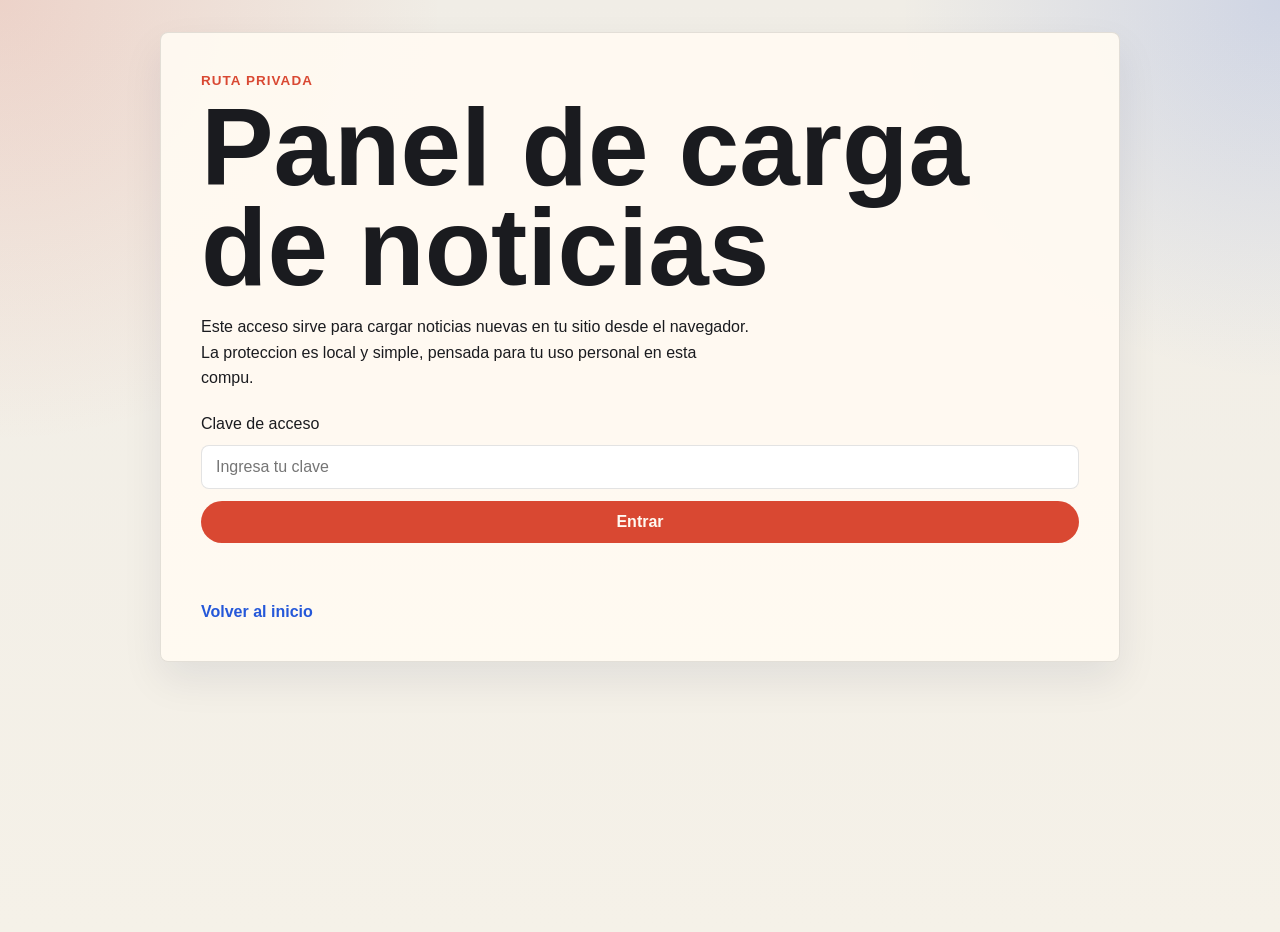
==== admin.html @ 640a47e2 "Add files via upload" ====
<!DOCTYPE html>
<html lang="es">
  <head>
    <meta charset="UTF-8" />
    <meta name="viewport" content="width=device-width, initial-scale=1.0" />
    <title>Panel privado | Legion Argentina</title>
    <link rel="stylesheet" href="styles.css" />
  </head>
  <body class="admin-body">
    <main class="admin-shell">
      <section class="admin-panel">
        <p class="section-kicker">Ruta privada</p>
        <h1>Panel de carga de noticias</h1>
        <p class="admin-intro">
          Este acceso sirve para cargar noticias nuevas en tu sitio desde el
          navegador. La proteccion es local y simple, pensada para tu uso
          personal en esta compu.
        </p>

        <form class="login-box" id="login-form">
          <label for="admin-password">Clave de acceso</label>
          <input
            id="admin-password"
            name="admin-password"
            type="password"
            placeholder="Ingresa tu clave"
            required
          />
          <button type="submit">Entrar</button>
          <p class="status-message" id="login-status"></p>
        </form>

        <section class="editor-box hidden" id="editor-box">
          <div class="editor-head">
            <div>
              <p class="section-kicker">Administrador</p>
              <h2>Nueva noticia</h2>
            </div>
            <button class="secondary-button" id="logout-button" type="button">
              Cerrar acceso
            </button>
          </div>

          <form id="news-form" class="news-form">
            <label for="news-category">Categoria</label>
            <select id="news-category" name="news-category" required>
              <option value="">Seleccionar</option>
              <option>Argentinos en la Premier</option>
              <option>Argentinos en La Liga</option>
              <option>Argentinos en la Serie A</option>
              <option>Argentinos en la Bundesliga</option>
              <option>Argentinos en la Ligue 1</option>
              <option>Europa y Copas</option>
              <option>Futbol Argentino</option>
            </select>

            <label for="news-title">Titulo de la noticia</label>
            <input
              id="news-title"
              name="news-title"
              type="text"
              placeholder="Ejemplo: Garnacho fue figura en Old Trafford"
              required
            />

            <label for="news-summary">Resumen</label>
            <textarea
              id="news-summary"
              name="news-summary"
              rows="5"
              placeholder="Escribi un resumen breve de la noticia"
              required
            ></textarea>

            <label for="news-image">Imagen de la noticia</label>
            <input
              id="news-image"
              name="news-image"
              type="file"
              accept="image/*"
            />
            <div class="image-preview hidden" id="image-preview-box">
              <img id="image-preview" alt="Vista previa de la noticia" />
            </div>

            <button type="submit">Publicar noticia</button>
            <p class="status-message" id="news-status"></p>
          </form>

          <div class="saved-news">
            <div class="editor-head">
              <div>
                <p class="section-kicker">Publicadas</p>
                <h2>Noticias guardadas</h2>
              </div>
            </div>
            <div class="saved-news-list" id="saved-news-list"></div>
          </div>
        </section>

        <a class="back-link" href="index.html">Volver al inicio</a>
      </section>
    </main>
    <script src="admin.js"></script>
  </body>
</html>
---- styles.css ----
:root {
  --bg: #f5f1e8;
  --paper: #fffaf2;
  --ink: #1a1b1f;
  --muted: #5d5d66;
  --line: rgba(26, 27, 31, 0.12);
  --red: #d94832;
  --blue: #2558d9;
  --gold: #e0a321;
  --green: #1b8f67;
  --sky: #1d8eb7;
  --navy: #111c3d;
}

* {
  box-sizing: border-box;
}

html {
  scroll-behavior: smooth;
}

body {
  margin: 0;
  font-family: "Trebuchet MS", "Segoe UI", sans-serif;
  color: var(--ink);
  background:
    radial-gradient(circle at top left, rgba(217, 72, 50, 0.16), transparent 28%),
    radial-gradient(circle at top right, rgba(37, 88, 217, 0.16), transparent 24%),
    linear-gradient(180deg, #f0ede6 0%, var(--bg) 100%);
}

a {
  color: inherit;
  text-decoration: none;
}

.hero {
  min-height: 88vh;
  padding: 24px clamp(20px, 4vw, 52px) 48px;
  background:
    linear-gradient(135deg, rgba(17, 28, 61, 0.95), rgba(17, 28, 61, 0.82)),
    linear-gradient(120deg, rgba(217, 72, 50, 0.28), rgba(29, 142, 183, 0.22));
  color: #fff7ee;
  display: flex;
  flex-direction: column;
}

.topbar {
  display: flex;
  justify-content: space-between;
  align-items: center;
  gap: 24px;
  padding-bottom: 36px;
}

.brand,
h1,
h2,
h3,
h4 {
  font-family: Impact, Haettenschweiler, "Arial Narrow Bold", sans-serif;
  letter-spacing: 0;
}

.brand {
  font-size: 1.7rem;
  text-transform: uppercase;
}

.nav-links {
  display: flex;
  flex-wrap: wrap;
  gap: 18px;
  font-weight: 600;
}

.nav-links a {
  opacity: 0.9;
}

.hero-content {
  margin: auto 0;
  max-width: 760px;
}

.eyebrow,
.section-kicker,
.card-label,
.headline-tag {
  text-transform: uppercase;
  font-size: 0.84rem;
  font-weight: 700;
  letter-spacing: 0.08em;
}

h1 {
  margin: 10px 0 12px;
  font-size: clamp(3.6rem, 9vw, 6.8rem);
  line-height: 0.92;
}

.lead {
  max-width: 62ch;
  font-size: 1.18rem;
  line-height: 1.6;
  color: rgba(255, 247, 238, 0.88);
}

.hero-tags {
  display: flex;
  flex-wrap: wrap;
  gap: 12px;
  margin-top: 28px;
}

.hero-tags span {
  border: 1px solid rgba(255, 247, 238, 0.28);
  padding: 10px 14px;
  border-radius: 999px;
  background: rgba(255, 247, 238, 0.07);
  font-weight: 600;
}

main {
  width: min(1180px, calc(100% - 32px));
  margin: -60px auto 0;
}

.section {
  margin-bottom: 28px;
  padding: clamp(24px, 4vw, 40px);
  background: rgba(255, 250, 242, 0.92);
  border: 1px solid var(--line);
  border-radius: 8px;
  box-shadow: 0 18px 40px rgba(17, 28, 61, 0.08);
}

.section-heading {
  margin-bottom: 24px;
}

.section-kicker {
  color: var(--red);
  margin: 0 0 8px;
}

h2 {
  margin: 0;
  font-size: clamp(2rem, 4vw, 3.1rem);
  line-height: 0.98;
}

.intro-grid,
.cards,
.about-contact {
  display: grid;
  gap: 18px;
}

.intro-grid {
  grid-template-columns: repeat(auto-fit, minmax(220px, 1fr));
}

.intro-grid article,
.mini-notes article,
.info-panel {
  padding: 22px;
  background: var(--paper);
  border: 1px solid var(--line);
  border-radius: 8px;
}

.cards {
  grid-template-columns: repeat(auto-fit, minmax(210px, 1fr));
}

.card {
  min-height: 220px;
  padding: 22px;
  border-radius: 8px;
  color: white;
  display: flex;
  flex-direction: column;
  justify-content: space-between;
  transition: transform 180ms ease, box-shadow 180ms ease;
}

.card h3 {
  margin: 10px 0 8px;
  font-size: 2rem;
  line-height: 0.95;
}

.card p {
  margin: 0;
  line-height: 1.5;
}

.card:hover {
  transform: translateY(-4px);
  box-shadow: 0 14px 26px rgba(17, 28, 61, 0.16);
}

.accent-red {
  background: linear-gradient(180deg, #d94832, #b02f1e);
}

.accent-blue {
  background: linear-gradient(180deg, #2558d9, #1a3f9e);
}

.accent-gold {
  background: linear-gradient(180deg, #e0a321, #b87f11);
}

.accent-green {
  background: linear-gradient(180deg, #1b8f67, #116246);
}

.accent-sky {
  background: linear-gradient(180deg, #1d8eb7, #12637f);
}

.accent-emerald {
  background: linear-gradient(180deg, #0d7f73, #09574f);
}

.accent-ink {
  background: linear-gradient(180deg, #24304f, #161f35);
}

.featured-layout {
  display: grid;
  grid-template-columns: minmax(0, 1.3fr) minmax(280px, 0.8fr);
  gap: 18px;
}

.news-actions {
  display: flex;
  justify-content: space-between;
  align-items: center;
  gap: 18px;
  margin-bottom: 18px;
  padding: 18px 20px;
  background: var(--paper);
  border: 1px solid var(--line);
  border-radius: 8px;
}

.news-actions p {
  margin: 0;
  line-height: 1.5;
}

.admin-route,
button,
.secondary-button,
.delete-button {
  border: 0;
  border-radius: 999px;
  padding: 12px 18px;
  font: inherit;
  font-weight: 700;
  cursor: pointer;
}

.admin-route,
button {
  background: var(--red);
  color: #fffaf2;
}

.secondary-button {
  background: rgba(36, 48, 79, 0.1);
  color: var(--ink);
}

.delete-button {
  background: rgba(217, 72, 50, 0.12);
  color: var(--red);
  padding: 10px 14px;
}

.news-list,
.saved-news-list {
  display: grid;
  grid-template-columns: repeat(auto-fit, minmax(240px, 1fr));
  gap: 18px;
}

.category-news-grid {
  display: grid;
  gap: 18px;
}

.category-news-block {
  padding: 20px;
  background: var(--paper);
  border: 1px solid var(--line);
  border-radius: 8px;
}

.category-news-head {
  margin-bottom: 16px;
}

.category-news-head h3 {
  margin: 0;
  font-size: 2rem;
  line-height: 0.95;
}

.news-item,
.saved-item {
  padding: 22px;
  background: var(--paper);
  border: 1px solid var(--line);
  border-radius: 8px;
}

.news-image,
.image-preview img {
  width: 100%;
  aspect-ratio: 16 / 9;
  object-fit: cover;
  border-radius: 8px;
  display: block;
  margin-bottom: 14px;
}

.news-item h3,
.saved-item h3,
.news-item h4 {
  margin: 10px 0 8px;
  font-size: 1.9rem;
  line-height: 0.95;
}

.news-item p,
.saved-item p {
  margin-bottom: 0;
  line-height: 1.6;
}

.placeholder-news {
  background: linear-gradient(180deg, rgba(255, 250, 242, 0.96), rgba(240, 237, 230, 1));
}

.headline,
.mini-notes {
  min-height: 100%;
}

.headline {
  padding: 30px;
  border-radius: 8px;
  color: white;
  background:
    linear-gradient(135deg, rgba(17, 28, 61, 0.94), rgba(37, 88, 217, 0.85)),
    linear-gradient(180deg, rgba(224, 163, 33, 0.2), rgba(217, 72, 50, 0.2));
}

.headline h3 {
  margin: 12px 0 14px;
  font-size: clamp(2.4rem, 5vw, 4rem);
  line-height: 0.95;
}

.headline p,
.mini-notes p,
.info-panel p,
.intro-grid p {
  line-height: 1.6;
  color: inherit;
}

.mini-notes {
  display: grid;
  gap: 18px;
}

.mini-notes h4,
.intro-grid h3,
.info-panel h2 {
  margin: 0 0 8px;
}

.about-contact {
  grid-template-columns: repeat(auto-fit, minmax(280px, 1fr));
  background: transparent;
  padding: 0;
  border: 0;
  box-shadow: none;
}

.info-panel {
  background:
    linear-gradient(180deg, rgba(255, 250, 242, 0.94), rgba(249, 241, 228, 0.98));
}

.contact-link {
  display: inline-block;
  margin: 8px 0;
  font-weight: 700;
  color: var(--blue);
}

.contact-note {
  color: var(--muted);
}

.footer {
  padding: 18px 20px 38px;
  text-align: center;
  color: var(--muted);
}

.admin-body {
  min-height: 100vh;
}

.admin-shell {
  width: min(960px, calc(100% - 24px));
  margin: 32px auto;
}

.admin-panel {
  padding: clamp(24px, 4vw, 40px);
  background: rgba(255, 250, 242, 0.94);
  border: 1px solid var(--line);
  border-radius: 8px;
  box-shadow: 0 18px 40px rgba(17, 28, 61, 0.08);
}

.admin-intro {
  max-width: 62ch;
  line-height: 1.6;
}

.login-box,
.news-form {
  display: grid;
  gap: 12px;
}

.login-box,
.editor-box,
.saved-news {
  margin-top: 24px;
}

.editor-head {
  display: flex;
  justify-content: space-between;
  align-items: center;
  gap: 16px;
  margin-bottom: 14px;
}

.news-form input,
.news-form textarea,
.news-form select,
.login-box input {
  width: 100%;
  padding: 12px 14px;
  border: 1px solid var(--line);
  border-radius: 8px;
  background: white;
  font: inherit;
}

.status-message {
  min-height: 24px;
  margin: 0;
  color: var(--red);
  font-weight: 600;
}

.back-link {
  display: inline-block;
  margin-top: 24px;
  font-weight: 700;
  color: var(--blue);
}

.image-preview {
  padding: 10px;
  background: var(--paper);
  border: 1px solid var(--line);
  border-radius: 8px;
}

.hidden {
  display: none;
}

@media (max-width: 840px) {
  .hero {
    min-height: auto;
    padding-bottom: 36px;
  }

  .topbar {
    flex-direction: column;
    align-items: flex-start;
  }

  .featured-layout {
    grid-template-columns: 1fr;
  }

  .news-actions,
  .editor-head {
    flex-direction: column;
    align-items: flex-start;
  }
}

@media (max-width: 560px) {
  main {
    width: min(100% - 20px, 1180px);
    margin-top: -32px;
  }

  .section {
    padding: 22px 16px;
  }

  .hero-tags span {
    width: 100%;
    text-align: center;
  }
}
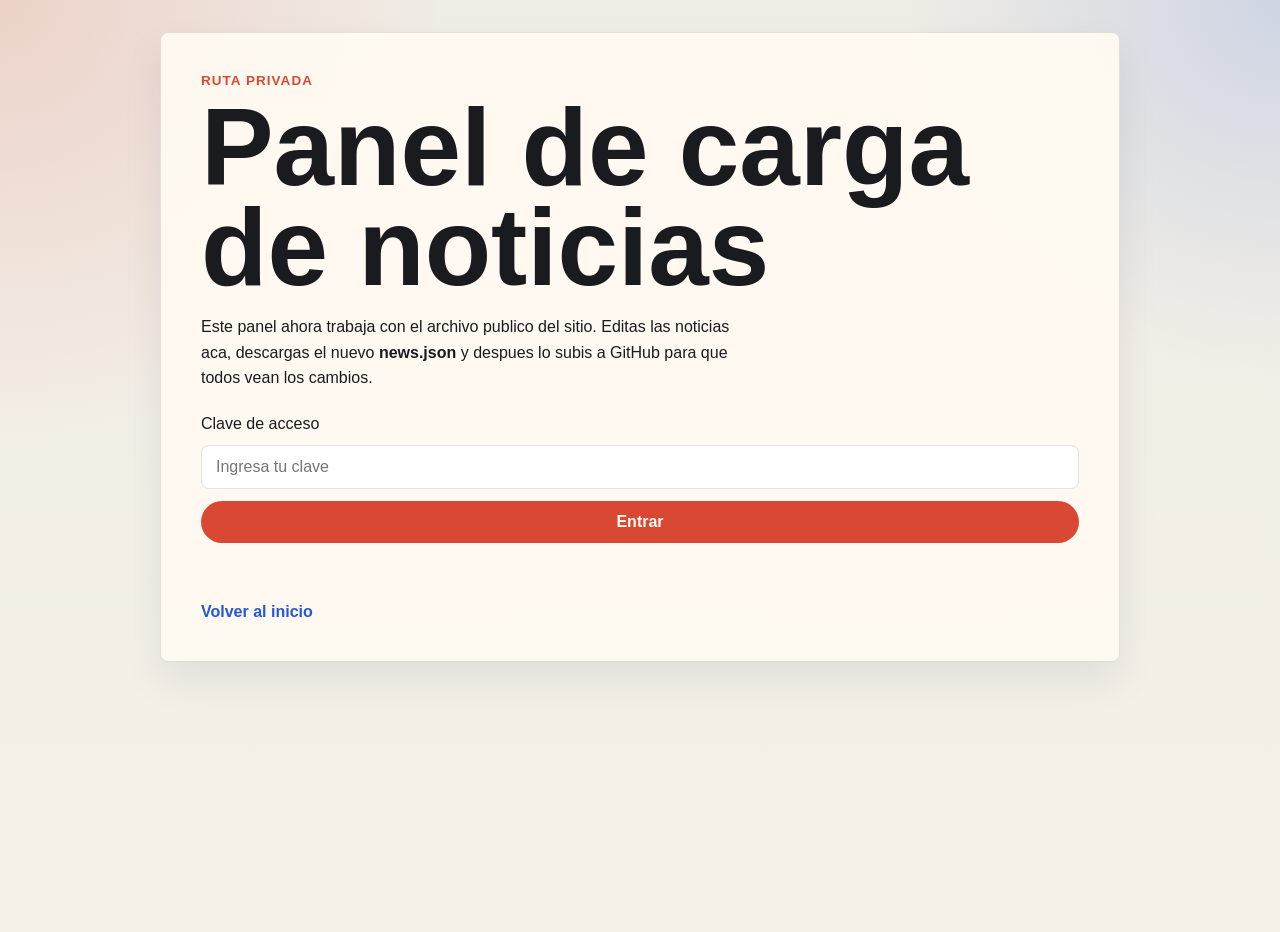
==== commit cd0ad279: "Add files via upload" ====
--- a/admin.html
+++ b/admin.html
@@ -12,9 +12,9 @@
         <p class="section-kicker">Ruta privada</p>
         <h1>Panel de carga de noticias</h1>
         <p class="admin-intro">
-          Este acceso sirve para cargar noticias nuevas en tu sitio desde el
-          navegador. La proteccion es local y simple, pensada para tu uso
-          personal en esta compu.
+          Este panel ahora trabaja con el archivo publico del sitio. Editas las
+          noticias aca, descargas el nuevo <strong>news.json</strong> y despues
+          lo subis a GitHub para que todos vean los cambios.
         </p>
 
         <form class="login-box" id="login-form">
@@ -40,6 +40,7 @@
               Cerrar acceso
             </button>
           </div>
+          <p class="status-message neutral-message" id="editor-mode-status"></p>
 
           <form id="news-form" class="news-form">
             <label for="news-category">Categoria</label>
@@ -63,14 +64,47 @@
               required
             />
 
-            <label for="news-summary">Resumen</label>
-            <textarea
-              id="news-summary"
-              name="news-summary"
-              rows="5"
-              placeholder="Escribi un resumen breve de la noticia"
-              required
-            ></textarea>
+            <label for="news-summary-editor">Resumen</label>
+            <div class="editor-toolbar" id="editor-toolbar">
+              <select id="news-font-family" name="news-font-family">
+                <option value="">Tipo de letra</option>
+                <option value="Arial">Arial</option>
+                <option value="Georgia">Georgia</option>
+                <option value="Tahoma">Tahoma</option>
+                <option value="Trebuchet MS">Trebuchet</option>
+                <option value="Verdana">Verdana</option>
+                <option value="Courier New">Courier New</option>
+              </select>
+
+              <select id="news-font-size" name="news-font-size">
+                <option value="">Tamano</option>
+                <option value="2">Pequeno</option>
+                <option value="3">Normal</option>
+                <option value="4">Grande</option>
+                <option value="5">Muy grande</option>
+              </select>
+
+              <button type="button" class="tool-button" data-command="bold">
+                B
+              </button>
+              <button type="button" class="tool-button" data-command="italic">
+                I
+              </button>
+              <button type="button" class="tool-button" data-command="underline">
+                U
+              </button>
+              <button type="button" class="tool-button" data-command="insertUnorderedList">
+                Lista
+              </button>
+            </div>
+
+            <div
+              id="news-summary-editor"
+              class="rich-editor"
+              contenteditable="true"
+              data-placeholder="Escribi el resumen de la noticia. Usa Enter para separar parrafos."
+            ></div>
+            <input id="news-summary-html" name="news-summary-html" type="hidden" />
 
             <label for="news-image">Imagen de la noticia</label>
             <input
@@ -83,7 +117,16 @@
               <img id="image-preview" alt="Vista previa de la noticia" />
             </div>
 
-            <button type="submit">Publicar noticia</button>
+            <div class="form-actions">
+              <button type="submit" id="submit-news-button">Publicar noticia</button>
+              <button
+                type="button"
+                class="secondary-button hidden"
+                id="cancel-edit-button"
+              >
+                Cancelar edicion
+              </button>
+            </div>
             <p class="status-message" id="news-status"></p>
           </form>
 
@@ -93,6 +136,21 @@
                 <p class="section-kicker">Publicadas</p>
                 <h2>Noticias guardadas</h2>
               </div>
+            </div>
+            <div class="publish-panel">
+              <p class="publish-help">
+                Cuando termines de editar, descarga el archivo y reemplazalo en
+                tu repositorio de GitHub.
+              </p>
+              <div class="form-actions">
+                <button type="button" id="download-json-button">
+                  Descargar news.json
+                </button>
+                <button type="button" class="secondary-button" id="reload-news-button">
+                  Recargar desde news.json
+                </button>
+              </div>
+              <p class="status-message neutral-message" id="publish-status"></p>
             </div>
             <div class="saved-news-list" id="saved-news-list"></div>
           </div>
--- a/styles.css
+++ b/styles.css
@@ -30,6 +30,10 @@
     linear-gradient(180deg, #f0ede6 0%, var(--bg) 100%);
 }
 
+body.modal-open {
+  overflow: hidden;
+}
+
 a {
   color: inherit;
   text-decoration: none;
@@ -282,6 +286,17 @@
   padding: 10px 14px;
 }
 
+.edit-button {
+  border: 0;
+  border-radius: 999px;
+  padding: 10px 14px;
+  background: rgba(37, 88, 217, 0.12);
+  color: var(--blue);
+  font: inherit;
+  font-weight: 700;
+  cursor: pointer;
+}
+
 .news-list,
 .saved-news-list {
   display: grid;
@@ -317,6 +332,18 @@
   background: var(--paper);
   border: 1px solid var(--line);
   border-radius: 8px;
+}
+
+.clickable-news {
+  cursor: pointer;
+  transition: transform 180ms ease, box-shadow 180ms ease;
+}
+
+.clickable-news:hover,
+.clickable-news:focus {
+  transform: translateY(-3px);
+  box-shadow: 0 14px 28px rgba(17, 28, 61, 0.12);
+  outline: none;
 }
 
 .news-image,
@@ -343,6 +370,25 @@
   line-height: 1.6;
 }
 
+.news-text p {
+  margin: 0 0 12px;
+  line-height: 1.7;
+}
+
+.news-text p:last-child {
+  margin-bottom: 0;
+}
+
+.news-text ul,
+.news-text ol {
+  margin: 0 0 12px 22px;
+  padding: 0;
+}
+
+.news-text li {
+  margin-bottom: 8px;
+}
+
 .placeholder-news {
   background: linear-gradient(180deg, rgba(255, 250, 242, 0.96), rgba(240, 237, 230, 1));
 }
@@ -444,12 +490,71 @@
   gap: 12px;
 }
 
+.editor-toolbar {
+  display: grid;
+  grid-template-columns: repeat(auto-fit, minmax(110px, max-content));
+  gap: 12px;
+  align-items: center;
+  padding: 12px;
+  background: var(--paper);
+  border: 1px solid var(--line);
+  border-radius: 8px;
+}
+
+.tool-button {
+  min-width: 48px;
+  padding: 10px 14px;
+  background: rgba(36, 48, 79, 0.1);
+  color: var(--ink);
+}
+
+.rich-editor {
+  min-height: 220px;
+  padding: 16px;
+  border: 1px solid var(--line);
+  border-radius: 8px;
+  background: white;
+  line-height: 1.7;
+  overflow-wrap: break-word;
+}
+
+.rich-editor:focus {
+  outline: 2px solid rgba(37, 88, 217, 0.28);
+  outline-offset: 1px;
+}
+
+.rich-editor:empty::before {
+  content: attr(data-placeholder);
+  color: var(--muted);
+}
+
 .login-box,
 .editor-box,
 .saved-news {
   margin-top: 24px;
 }
 
+.publish-panel {
+  margin-bottom: 18px;
+  padding: 18px;
+  background: var(--paper);
+  border: 1px solid var(--line);
+  border-radius: 8px;
+}
+
+.publish-help {
+  margin: 0 0 14px;
+  line-height: 1.6;
+}
+
+.form-actions,
+.saved-actions {
+  display: flex;
+  flex-wrap: wrap;
+  gap: 10px;
+  align-items: center;
+}
+
 .editor-head {
   display: flex;
   justify-content: space-between;
@@ -459,7 +564,6 @@
 }
 
 .news-form input,
-.news-form textarea,
 .news-form select,
 .login-box input {
   width: 100%;
@@ -477,6 +581,10 @@
   font-weight: 600;
 }
 
+.neutral-message {
+  color: var(--blue);
+}
+
 .back-link {
   display: inline-block;
   margin-top: 24px;
@@ -491,6 +599,50 @@
   border-radius: 8px;
 }
 
+.news-modal {
+  position: fixed;
+  inset: 0;
+  z-index: 50;
+  display: grid;
+  place-items: center;
+  padding: 20px;
+}
+
+.news-modal-backdrop {
+  position: absolute;
+  inset: 0;
+  background: rgba(17, 28, 61, 0.72);
+}
+
+.news-modal-card {
+  position: relative;
+  z-index: 1;
+  width: min(880px, 100%);
+  max-height: calc(100vh - 40px);
+  overflow: auto;
+  padding: 28px;
+  background: #fffaf2;
+  border-radius: 8px;
+  box-shadow: 0 18px 42px rgba(17, 28, 61, 0.28);
+}
+
+.news-modal-close {
+  margin-left: auto;
+  display: block;
+}
+
+.news-modal-image {
+  width: 100%;
+  aspect-ratio: 16 / 9;
+  object-fit: cover;
+  border-radius: 8px;
+  margin: 14px 0 18px;
+}
+
+.news-modal-text {
+  font-size: 1.05rem;
+}
+
 .hidden {
   display: none;
 }
